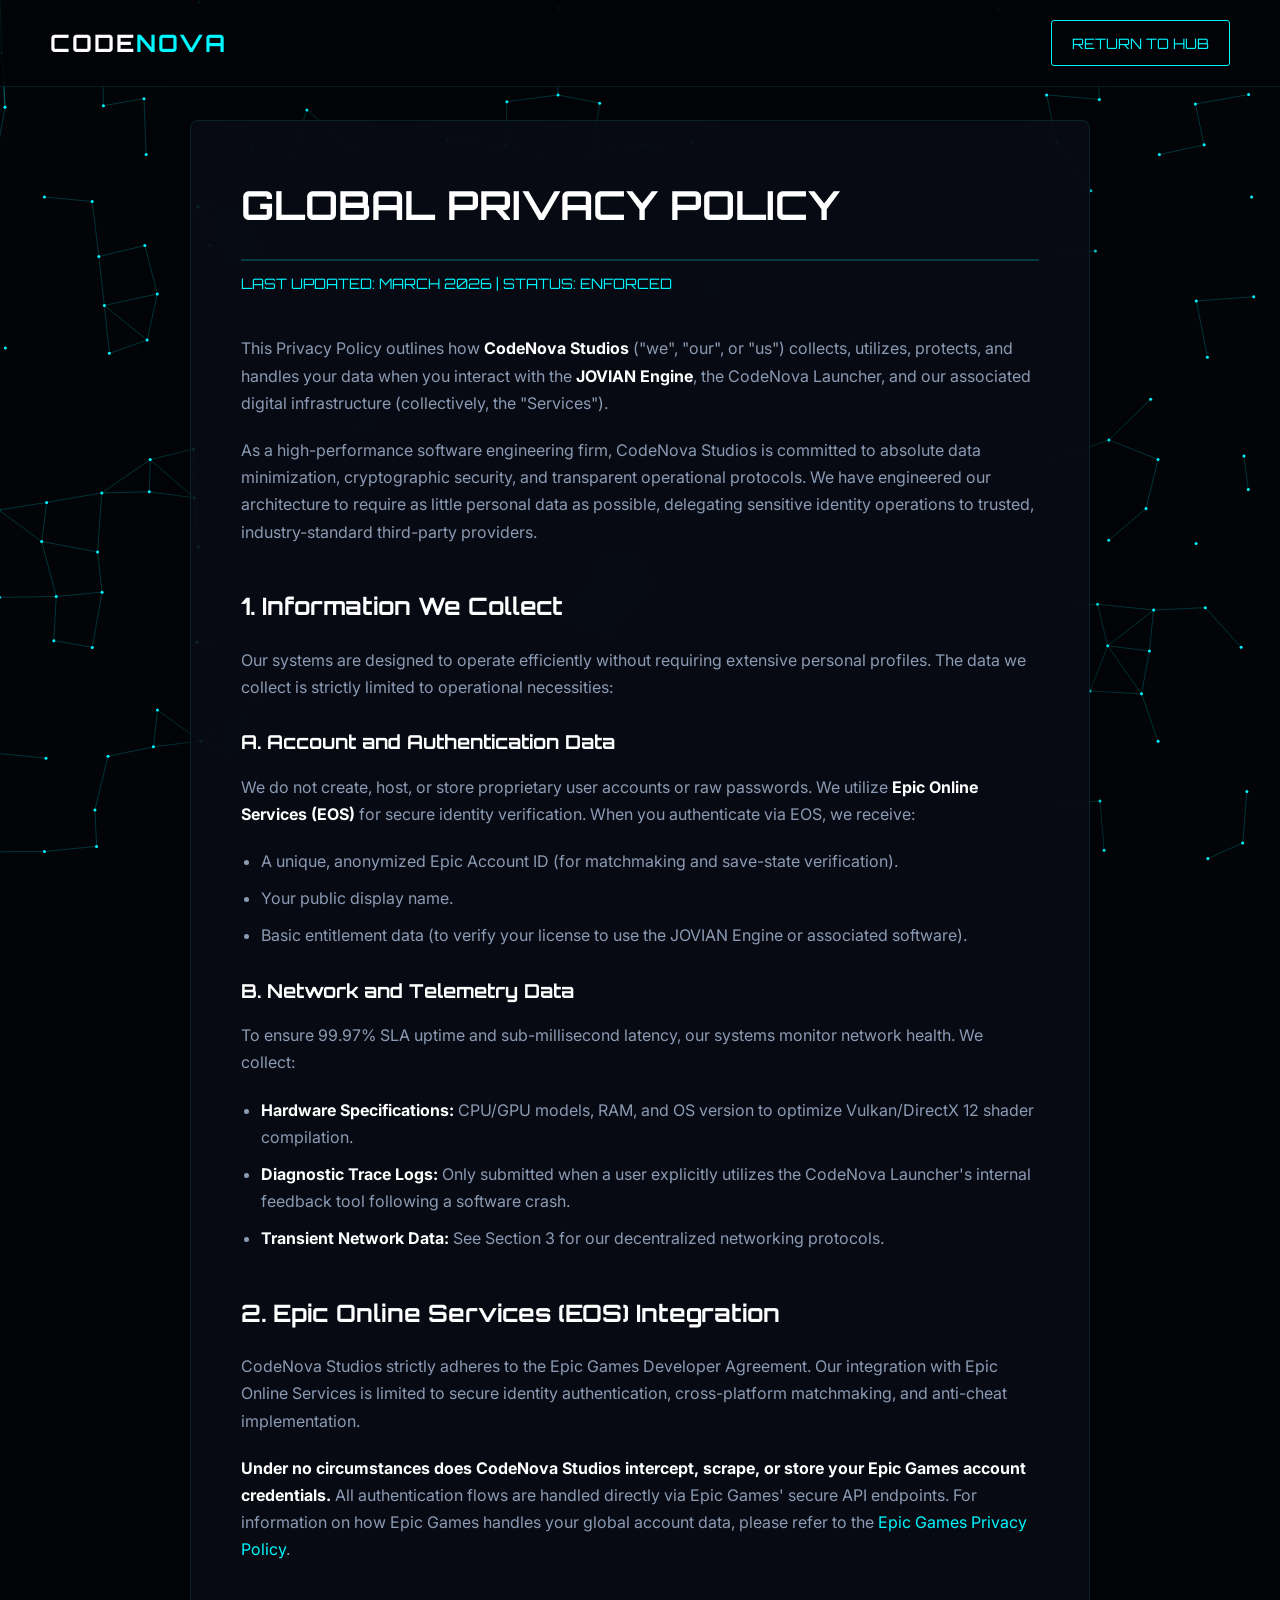
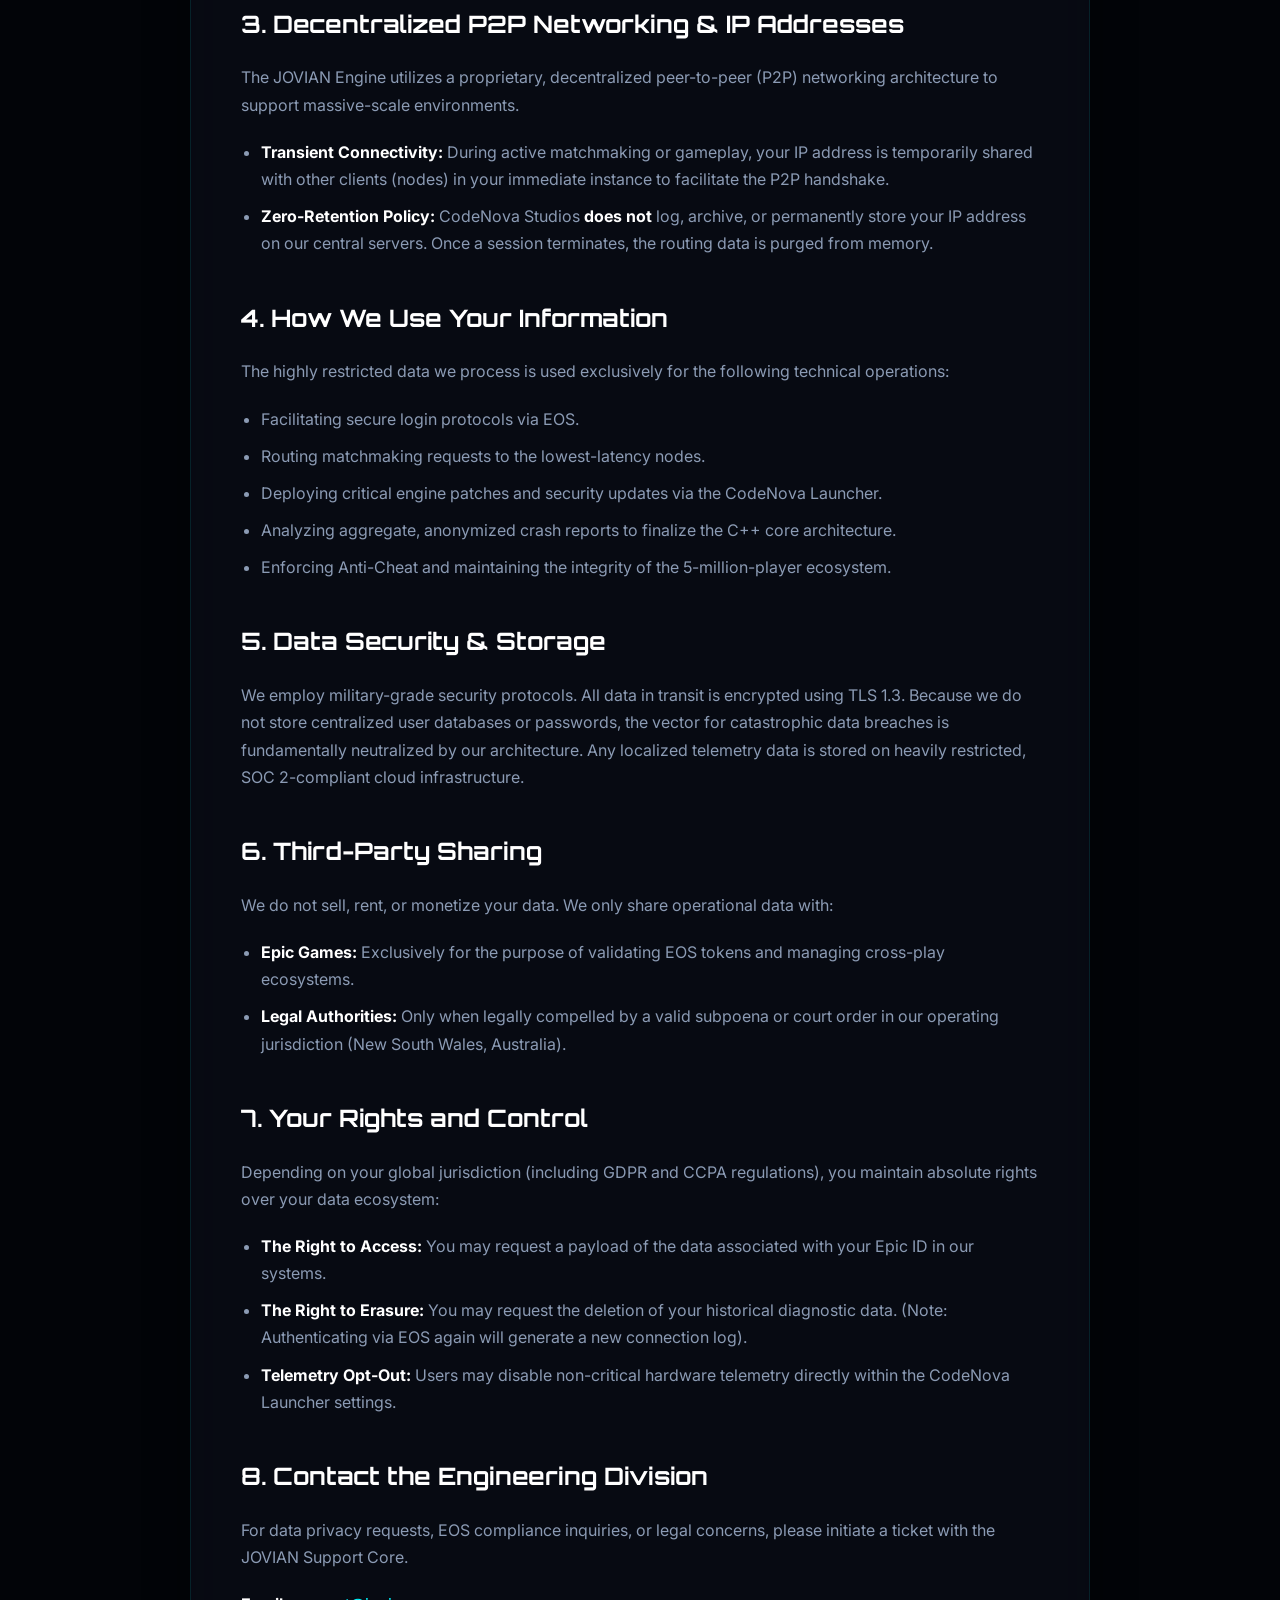
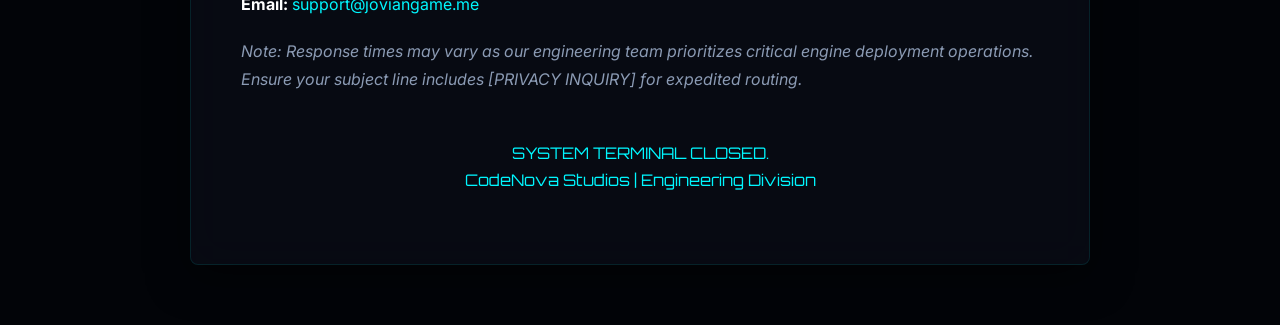
==== privacy.html @ 423de954 "Add privacy policy page" ====
<!DOCTYPE html>
<html lang="en">
<head>
    <meta charset="UTF-8">
    <meta name="viewport" content="width=device-width, initial-scale=1.0">
    <title>Privacy Policy - JOVIAN Engine & CodeNova Studios</title>
    <link href="https://fonts.googleapis.com/css2?family=Orbitron:wght@400;500;700;900&family=Inter:wght@300;400;600&display=swap" rel="stylesheet">
    <style>
        :root {
            --bg-deep: #020408;
            --cyan: #00f7ff;
            --cyan-dim: rgba(0, 247, 255, 0.2);
            --text-main: #8b9bb4;
            --text-light: #ffffff;
            --glass-bg: rgba(10, 14, 23, 0.7);
            --glass-border: rgba(0, 247, 255, 0.1);
        }

        * {
            margin: 0;
            padding: 0;
            box-sizing: border-box;
        }

        body {
            font-family: 'Inter', sans-serif;
            background-color: var(--bg-deep);
            color: var(--text-main);
            line-height: 1.7;
            overflow-x: hidden;
        }

        ::-webkit-scrollbar {
            width: 10px;
        }
        ::-webkit-scrollbar-track {
            background: var(--bg-deep);
        }
        ::-webkit-scrollbar-thumb {
            background: var(--cyan-dim);
            border: 1px solid var(--cyan);
            border-radius: 5px;
        }
        ::-webkit-scrollbar-thumb:hover {
            background: var(--cyan);
        }

        #jovian-grid {
            position: fixed;
            top: 0;
            left: 0;
            width: 100vw;
            height: 100vh;
            z-index: 0;
            pointer-events: none;
        }

        .nav-header {
            position: fixed;
            top: 0;
            width: 100%;
            padding: 20px 50px;
            background: rgba(2, 4, 8, 0.85);
            backdrop-filter: blur(15px);
            border-bottom: 1px solid var(--glass-border);
            z-index: 100;
            display: flex;
            justify-content: space-between;
            align-items: center;
        }

        .logo {
            font-family: 'Orbitron', sans-serif;
            font-size: 1.5rem;
            font-weight: 700;
            color: var(--text-light);
            text-decoration: none;
            letter-spacing: 2px;
        }

        .logo span {
            color: var(--cyan);
        }

        .btn-return {
            background: transparent;
            color: var(--cyan);
            border: 1px solid var(--cyan);
            padding: 10px 20px;
            font-family: 'Orbitron', sans-serif;
            font-size: 0.9rem;
            text-transform: uppercase;
            text-decoration: none;
            cursor: pointer;
            transition: all 0.3s ease;
            border-radius: 3px;
        }

        .btn-return:hover {
            background: var(--cyan-dim);
            box-shadow: 0 0 15px var(--cyan-dim);
        }

        .privacy-container {
            position: relative;
            z-index: 10;
            max-width: 900px;
            margin: 120px auto 60px;
            padding: 50px;
            background: var(--glass-bg);
            backdrop-filter: blur(20px);
            border: 1px solid var(--glass-border);
            border-radius: 8px;
            box-shadow: 0 10px 40px rgba(0, 0, 0, 0.5);
        }

        .page-title {
            font-family: 'Orbitron', sans-serif;
            font-size: 2.5rem;
            color: var(--text-light);
            margin-bottom: 10px;
            text-transform: uppercase;
            border-bottom: 2px solid var(--cyan-dim);
            padding-bottom: 20px;
        }

        .last-updated {
            font-size: 0.9rem;
            color: var(--cyan);
            margin-bottom: 40px;
            font-family: 'Orbitron', sans-serif;
        }

        h2 {
            font-family: 'Orbitron', sans-serif;
            color: var(--text-light);
            font-size: 1.5rem;
            margin: 40px 0 20px;
        }

        h3 {
            font-family: 'Orbitron', sans-serif;
            color: var(--text-light);
            font-size: 1.2rem;
            margin: 25px 0 15px;
        }

        p {
            margin-bottom: 20px;
        }

        ul {
            margin-bottom: 20px;
            padding-left: 20px;
        }

        li {
            margin-bottom: 10px;
        }

        strong {
            color: var(--text-light);
        }

        a {
            color: var(--cyan);
            text-decoration: none;
            transition: color 0.3s ease;
        }

        a:hover {
            text-shadow: 0 0 8px var(--cyan-dim);
        }

        @media (max-width: 768px) {
            .nav-header { padding: 20px; }
            .privacy-container {
                margin: 100px 20px 40px;
                padding: 30px;
            }
            .page-title { font-size: 1.8rem; }
        }
    </style>
</head>
<body>

    <canvas id="jovian-grid"></canvas>

    <nav class="nav-header">
        <a href="https://joviangame.me/J.O.V.I.A.N.Game/#" class="logo">CODE<span>NOVA</span></a>
        <a href="https://joviangame.me/J.O.V.I.A.N.Game/#" class="btn-return">Return to Hub</a>
    </nav>

    <main class="privacy-container">
        <h1 class="page-title">Global Privacy Policy</h1>
        <div class="last-updated">LAST UPDATED: MARCH 2026 | STATUS: ENFORCED</div>

        <p>This Privacy Policy outlines how <strong>CodeNova Studios</strong> ("we", "our", or "us") collects, utilizes, protects, and handles your data when you interact with the <strong>JOVIAN Engine</strong>, the CodeNova Launcher, and our associated digital infrastructure (collectively, the "Services").</p>
        
        <p>As a high-performance software engineering firm, CodeNova Studios is committed to absolute data minimization, cryptographic security, and transparent operational protocols. We have engineered our architecture to require as little personal data as possible, delegating sensitive identity operations to trusted, industry-standard third-party providers.</p>

        <h2>1. Information We Collect</h2>
        <p>Our systems are designed to operate efficiently without requiring extensive personal profiles. The data we collect is strictly limited to operational necessities:</p>
        
        <h3>A. Account and Authentication Data</h3>
        <p>We do not create, host, or store proprietary user accounts or raw passwords. We utilize <strong>Epic Online Services (EOS)</strong> for secure identity verification. When you authenticate via EOS, we receive:</p>
        <ul>
            <li>A unique, anonymized Epic Account ID (for matchmaking and save-state verification).</li>
            <li>Your public display name.</li>
            <li>Basic entitlement data (to verify your license to use the JOVIAN Engine or associated software).</li>
        </ul>

        <h3>B. Network and Telemetry Data</h3>
        <p>To ensure 99.97% SLA uptime and sub-millisecond latency, our systems monitor network health. We collect:</p>
        <ul>
            <li><strong>Hardware Specifications:</strong> CPU/GPU models, RAM, and OS version to optimize Vulkan/DirectX 12 shader compilation.</li>
            <li><strong>Diagnostic Trace Logs:</strong> Only submitted when a user explicitly utilizes the CodeNova Launcher's internal feedback tool following a software crash.</li>
            <li><strong>Transient Network Data:</strong> See Section 3 for our decentralized networking protocols.</li>
        </ul>

        <h2>2. Epic Online Services (EOS) Integration</h2>
        <p>CodeNova Studios strictly adheres to the Epic Games Developer Agreement. Our integration with Epic Online Services is limited to secure identity authentication, cross-platform matchmaking, and anti-cheat implementation.</p>
        <p><strong>Under no circumstances does CodeNova Studios intercept, scrape, or store your Epic Games account credentials.</strong> All authentication flows are handled directly via Epic Games' secure API endpoints. For information on how Epic Games handles your global account data, please refer to the <a href="https://www.epicgames.com/site/en-US/privacypolicy" target="_blank">Epic Games Privacy Policy</a>.</p>

        <h2>3. Decentralized P2P Networking & IP Addresses</h2>
        <p>The JOVIAN Engine utilizes a proprietary, decentralized peer-to-peer (P2P) networking architecture to support massive-scale environments.</p>
        <ul>
            <li><strong>Transient Connectivity:</strong> During active matchmaking or gameplay, your IP address is temporarily shared with other clients (nodes) in your immediate instance to facilitate the P2P handshake.</li>
            <li><strong>Zero-Retention Policy:</strong> CodeNova Studios <strong>does not</strong> log, archive, or permanently store your IP address on our central servers. Once a session terminates, the routing data is purged from memory.</li>
        </ul>

        <h2>4. How We Use Your Information</h2>
        <p>The highly restricted data we process is used exclusively for the following technical operations:</p>
        <ul>
            <li>Facilitating secure login protocols via EOS.</li>
            <li>Routing matchmaking requests to the lowest-latency nodes.</li>
            <li>Deploying critical engine patches and security updates via the CodeNova Launcher.</li>
            <li>Analyzing aggregate, anonymized crash reports to finalize the C++ core architecture.</li>
            <li>Enforcing Anti-Cheat and maintaining the integrity of the 5-million-player ecosystem.</li>
        </ul>

        <h2>5. Data Security & Storage</h2>
        <p>We employ military-grade security protocols. All data in transit is encrypted using TLS 1.3. Because we do not store centralized user databases or passwords, the vector for catastrophic data breaches is fundamentally neutralized by our architecture. Any localized telemetry data is stored on heavily restricted, SOC 2-compliant cloud infrastructure.</p>

        <h2>6. Third-Party Sharing</h2>
        <p>We do not sell, rent, or monetize your data. We only share operational data with:</p>
        <ul>
            <li><strong>Epic Games:</strong> Exclusively for the purpose of validating EOS tokens and managing cross-play ecosystems.</li>
            <li><strong>Legal Authorities:</strong> Only when legally compelled by a valid subpoena or court order in our operating jurisdiction (New South Wales, Australia).</li>
        </ul>

        <h2>7. Your Rights and Control</h2>
        <p>Depending on your global jurisdiction (including GDPR and CCPA regulations), you maintain absolute rights over your data ecosystem:</p>
        <ul>
            <li><strong>The Right to Access:</strong> You may request a payload of the data associated with your Epic ID in our systems.</li>
            <li><strong>The Right to Erasure:</strong> You may request the deletion of your historical diagnostic data. (Note: Authenticating via EOS again will generate a new connection log).</li>
            <li><strong>Telemetry Opt-Out:</strong> Users may disable non-critical hardware telemetry directly within the CodeNova Launcher settings.</li>
        </ul>

        <h2>8. Contact the Engineering Division</h2>
        <p>For data privacy requests, EOS compliance inquiries, or legal concerns, please initiate a ticket with the JOVIAN Support Core.</p>
        <p><strong>Email:</strong> <a href="mailto:support@joviangame.me">support@joviangame.me</a></p>
        <p><em>Note: Response times may vary as our engineering team prioritizes critical engine deployment operations. Ensure your subject line includes [PRIVACY INQUIRY] for expedited routing.</em></p>

        <br>
        <p style="text-align: center; color: var(--cyan); font-family: 'Orbitron', sans-serif;">SYSTEM TERMINAL CLOSED.<br>CodeNova Studios | Engineering Division</p>

    </main>

    <script>
        const canvas = document.getElementById('jovian-grid');
        const ctx = canvas.getContext('2d');

        let width, height;
        let points = [];

        function resize() {
            width = canvas.width = window.innerWidth;
            height = canvas.height = window.innerHeight;
            initPoints();
        }

        function initPoints() {
            points = [];
            const spacing = 50;
            for(let x = 0; x < width; x += spacing) {
                for(let y = 0; y < height; y += spacing) {
                    if(Math.random() > 0.5) {
                        points.push({
                            x: x + (Math.random() * 20 - 10),
                            y: y + (Math.random() * 20 - 10),
                            vx: (Math.random() - 0.5) * 0.5,
                            vy: (Math.random() - 0.5) * 0.5
                        });
                    }
                }
            }
        }

        let mouseX = 0;
        let mouseY = 0;

        document.addEventListener('mousemove', (e) => {
            mouseX = e.clientX;
            mouseY = e.clientY;
        });

        function draw() {
            ctx.clearRect(0, 0, width, height);
            
            ctx.fillStyle = '#00f7ff';
            ctx.strokeStyle = 'rgba(0, 247, 255, 0.15)';
            ctx.lineWidth = 1;

            points.forEach(p => {
                p.x += p.vx;
                p.y += p.vy;

                if(p.x < 0 || p.x > width) p.vx *= -1;
                if(p.y < 0 || p.y > height) p.vy *= -1;

                ctx.beginPath();
                ctx.arc(p.x, p.y, 1.5, 0, Math.PI * 2);
                ctx.fill();

                const dx = mouseX - p.x;
                const dy = mouseY - p.y;
                const dist = Math.sqrt(dx*dx + dy*dy);

                if(dist < 150) {
                    ctx.beginPath();
                    ctx.moveTo(p.x, p.y);
                    ctx.lineTo(mouseX, mouseY);
                    ctx.strokeStyle = `rgba(0, 247, 255, ${1 - dist/150})`;
                    ctx.stroke();
                }

                points.forEach(p2 => {
                    const d = Math.sqrt(Math.pow(p.x - p2.x, 2) + Math.pow(p.y - p2.y, 2));
                    if(d < 60) {
                        ctx.beginPath();
                        ctx.moveTo(p.x, p.y);
                        ctx.lineTo(p2.x, p2.y);
                        ctx.strokeStyle = 'rgba(0, 247, 255, 0.1)';
                        ctx.stroke();
                    }
                });
            });

            requestAnimationFrame(draw);
        }

        window.addEventListener('resize', resize);
        resize();
        draw();
    </script>
</body>
</html>
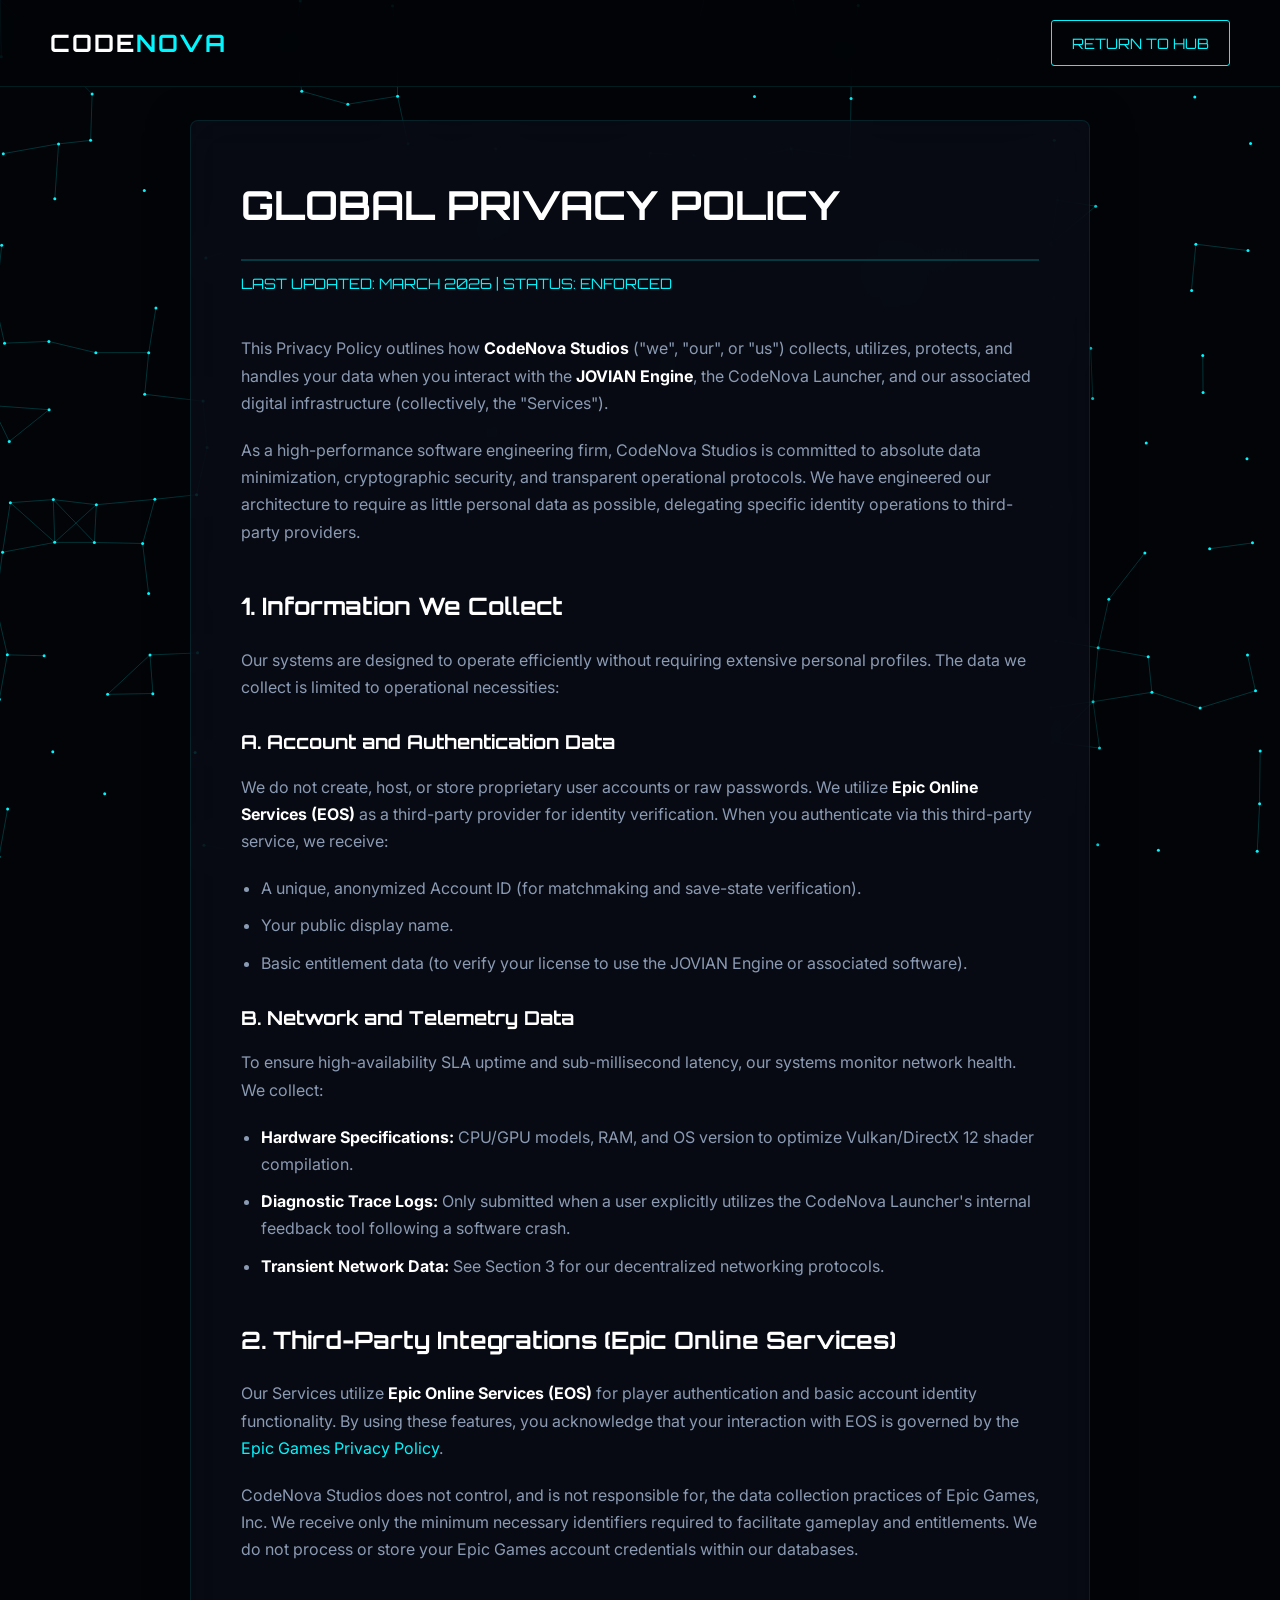
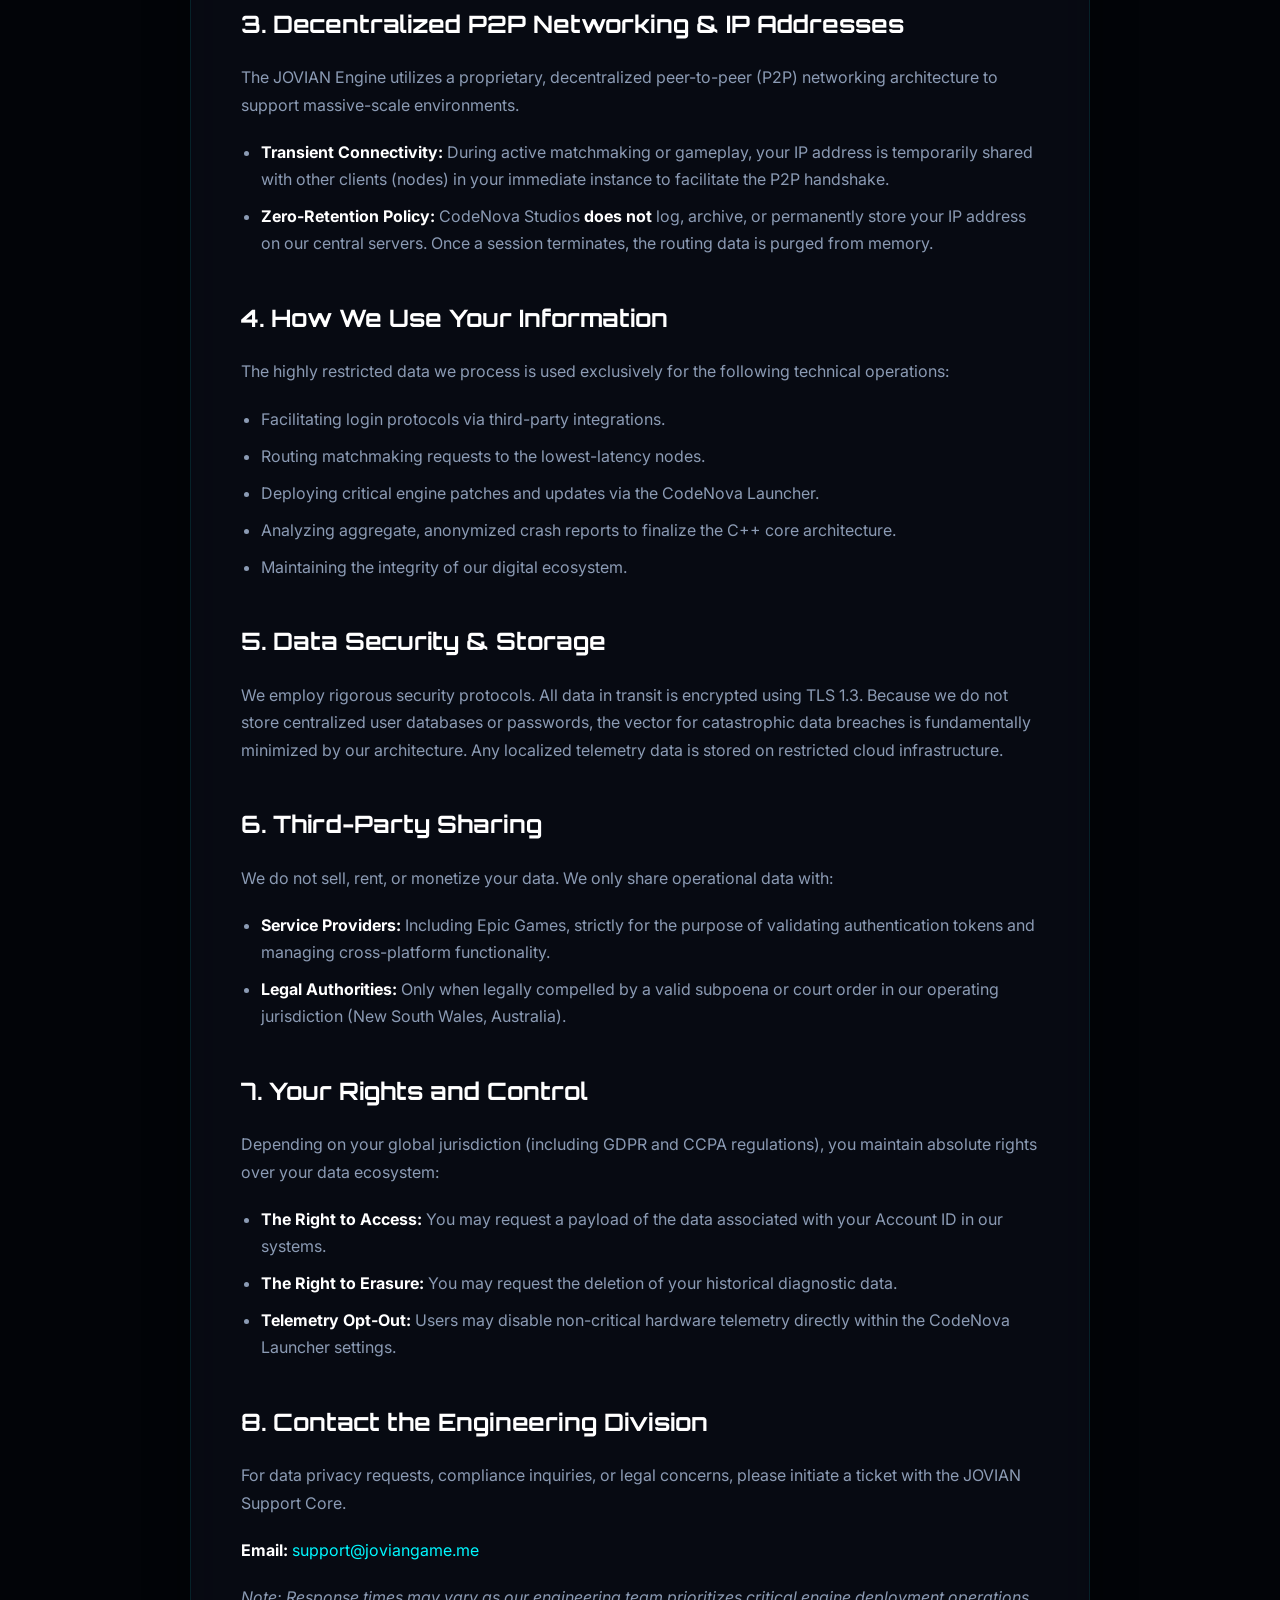
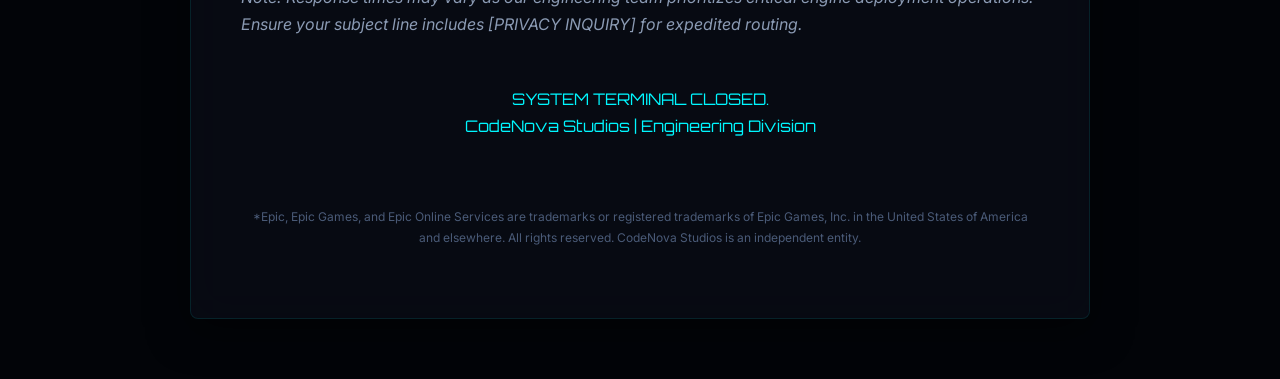
==== commit d1c9408e: "Revise privacy policy text for improved clarity Updated privacy policy language for clarity and prec" ====
--- a/privacy.html
+++ b/privacy.html
@@ -191,36 +191,36 @@
         <a href="https://joviangame.me/J.O.V.I.A.N.Game/#" class="btn-return">Return to Hub</a>
     </nav>
 
-    <main class="privacy-container">
+<main class="privacy-container">
         <h1 class="page-title">Global Privacy Policy</h1>
         <div class="last-updated">LAST UPDATED: MARCH 2026 | STATUS: ENFORCED</div>
 
         <p>This Privacy Policy outlines how <strong>CodeNova Studios</strong> ("we", "our", or "us") collects, utilizes, protects, and handles your data when you interact with the <strong>JOVIAN Engine</strong>, the CodeNova Launcher, and our associated digital infrastructure (collectively, the "Services").</p>
         
-        <p>As a high-performance software engineering firm, CodeNova Studios is committed to absolute data minimization, cryptographic security, and transparent operational protocols. We have engineered our architecture to require as little personal data as possible, delegating sensitive identity operations to trusted, industry-standard third-party providers.</p>
+        <p>As a high-performance software engineering firm, CodeNova Studios is committed to absolute data minimization, cryptographic security, and transparent operational protocols. We have engineered our architecture to require as little personal data as possible, delegating specific identity operations to third-party providers.</p>
 
         <h2>1. Information We Collect</h2>
-        <p>Our systems are designed to operate efficiently without requiring extensive personal profiles. The data we collect is strictly limited to operational necessities:</p>
+        <p>Our systems are designed to operate efficiently without requiring extensive personal profiles. The data we collect is limited to operational necessities:</p>
         
         <h3>A. Account and Authentication Data</h3>
-        <p>We do not create, host, or store proprietary user accounts or raw passwords. We utilize <strong>Epic Online Services (EOS)</strong> for secure identity verification. When you authenticate via EOS, we receive:</p>
-        <ul>
-            <li>A unique, anonymized Epic Account ID (for matchmaking and save-state verification).</li>
+        <p>We do not create, host, or store proprietary user accounts or raw passwords. We utilize <strong>Epic Online Services (EOS)</strong> as a third-party provider for identity verification. When you authenticate via this third-party service, we receive:</p>
+        <ul>
+            <li>A unique, anonymized Account ID (for matchmaking and save-state verification).</li>
             <li>Your public display name.</li>
             <li>Basic entitlement data (to verify your license to use the JOVIAN Engine or associated software).</li>
         </ul>
 
         <h3>B. Network and Telemetry Data</h3>
-        <p>To ensure 99.97% SLA uptime and sub-millisecond latency, our systems monitor network health. We collect:</p>
+        <p>To ensure high-availability SLA uptime and sub-millisecond latency, our systems monitor network health. We collect:</p>
         <ul>
             <li><strong>Hardware Specifications:</strong> CPU/GPU models, RAM, and OS version to optimize Vulkan/DirectX 12 shader compilation.</li>
             <li><strong>Diagnostic Trace Logs:</strong> Only submitted when a user explicitly utilizes the CodeNova Launcher's internal feedback tool following a software crash.</li>
             <li><strong>Transient Network Data:</strong> See Section 3 for our decentralized networking protocols.</li>
         </ul>
 
-        <h2>2. Epic Online Services (EOS) Integration</h2>
-        <p>CodeNova Studios strictly adheres to the Epic Games Developer Agreement. Our integration with Epic Online Services is limited to secure identity authentication, cross-platform matchmaking, and anti-cheat implementation.</p>
-        <p><strong>Under no circumstances does CodeNova Studios intercept, scrape, or store your Epic Games account credentials.</strong> All authentication flows are handled directly via Epic Games' secure API endpoints. For information on how Epic Games handles your global account data, please refer to the <a href="https://www.epicgames.com/site/en-US/privacypolicy" target="_blank">Epic Games Privacy Policy</a>.</p>
+        <h2>2. Third-Party Integrations (Epic Online Services)</h2>
+        <p>Our Services utilize <strong>Epic Online Services (EOS)</strong> for player authentication and basic account identity functionality. By using these features, you acknowledge that your interaction with EOS is governed by the <a href="https://www.epicgames.com/site/en-US/privacypolicy" target="_blank">Epic Games Privacy Policy</a>.</p>
+        <p>CodeNova Studios does not control, and is not responsible for, the data collection practices of Epic Games, Inc. We receive only the minimum necessary identifiers required to facilitate gameplay and entitlements. We do not process or store your Epic Games account credentials within our databases.</p>
 
         <h2>3. Decentralized P2P Networking & IP Addresses</h2>
         <p>The JOVIAN Engine utilizes a proprietary, decentralized peer-to-peer (P2P) networking architecture to support massive-scale environments.</p>
@@ -232,38 +232,43 @@
         <h2>4. How We Use Your Information</h2>
         <p>The highly restricted data we process is used exclusively for the following technical operations:</p>
         <ul>
-            <li>Facilitating secure login protocols via EOS.</li>
+            <li>Facilitating login protocols via third-party integrations.</li>
             <li>Routing matchmaking requests to the lowest-latency nodes.</li>
-            <li>Deploying critical engine patches and security updates via the CodeNova Launcher.</li>
+            <li>Deploying critical engine patches and updates via the CodeNova Launcher.</li>
             <li>Analyzing aggregate, anonymized crash reports to finalize the C++ core architecture.</li>
-            <li>Enforcing Anti-Cheat and maintaining the integrity of the 5-million-player ecosystem.</li>
+            <li>Maintaining the integrity of our digital ecosystem.</li>
         </ul>
 
         <h2>5. Data Security & Storage</h2>
-        <p>We employ military-grade security protocols. All data in transit is encrypted using TLS 1.3. Because we do not store centralized user databases or passwords, the vector for catastrophic data breaches is fundamentally neutralized by our architecture. Any localized telemetry data is stored on heavily restricted, SOC 2-compliant cloud infrastructure.</p>
+        <p>We employ rigorous security protocols. All data in transit is encrypted using TLS 1.3. Because we do not store centralized user databases or passwords, the vector for catastrophic data breaches is fundamentally minimized by our architecture. Any localized telemetry data is stored on restricted cloud infrastructure.</p>
 
         <h2>6. Third-Party Sharing</h2>
         <p>We do not sell, rent, or monetize your data. We only share operational data with:</p>
         <ul>
-            <li><strong>Epic Games:</strong> Exclusively for the purpose of validating EOS tokens and managing cross-play ecosystems.</li>
+            <li><strong>Service Providers:</strong> Including Epic Games, strictly for the purpose of validating authentication tokens and managing cross-platform functionality.</li>
             <li><strong>Legal Authorities:</strong> Only when legally compelled by a valid subpoena or court order in our operating jurisdiction (New South Wales, Australia).</li>
         </ul>
 
         <h2>7. Your Rights and Control</h2>
         <p>Depending on your global jurisdiction (including GDPR and CCPA regulations), you maintain absolute rights over your data ecosystem:</p>
         <ul>
-            <li><strong>The Right to Access:</strong> You may request a payload of the data associated with your Epic ID in our systems.</li>
-            <li><strong>The Right to Erasure:</strong> You may request the deletion of your historical diagnostic data. (Note: Authenticating via EOS again will generate a new connection log).</li>
+            <li><strong>The Right to Access:</strong> You may request a payload of the data associated with your Account ID in our systems.</li>
+            <li><strong>The Right to Erasure:</strong> You may request the deletion of your historical diagnostic data.</li>
             <li><strong>Telemetry Opt-Out:</strong> Users may disable non-critical hardware telemetry directly within the CodeNova Launcher settings.</li>
         </ul>
 
         <h2>8. Contact the Engineering Division</h2>
-        <p>For data privacy requests, EOS compliance inquiries, or legal concerns, please initiate a ticket with the JOVIAN Support Core.</p>
+        <p>For data privacy requests, compliance inquiries, or legal concerns, please initiate a ticket with the JOVIAN Support Core.</p>
         <p><strong>Email:</strong> <a href="mailto:support@joviangame.me">support@joviangame.me</a></p>
         <p><em>Note: Response times may vary as our engineering team prioritizes critical engine deployment operations. Ensure your subject line includes [PRIVACY INQUIRY] for expedited routing.</em></p>
 
         <br>
         <p style="text-align: center; color: var(--cyan); font-family: 'Orbitron', sans-serif;">SYSTEM TERMINAL CLOSED.<br>CodeNova Studios | Engineering Division</p>
+        
+        <br>
+        <p style="text-align: center; font-size: 0.75rem; color: #4a5b78; font-family: 'Inter', sans-serif; margin-top: 20px;">
+            *Epic, Epic Games, and Epic Online Services are trademarks or registered trademarks of Epic Games, Inc. in the United States of America and elsewhere. All rights reserved. CodeNova Studios is an independent entity.
+        </p>
 
     </main>
 
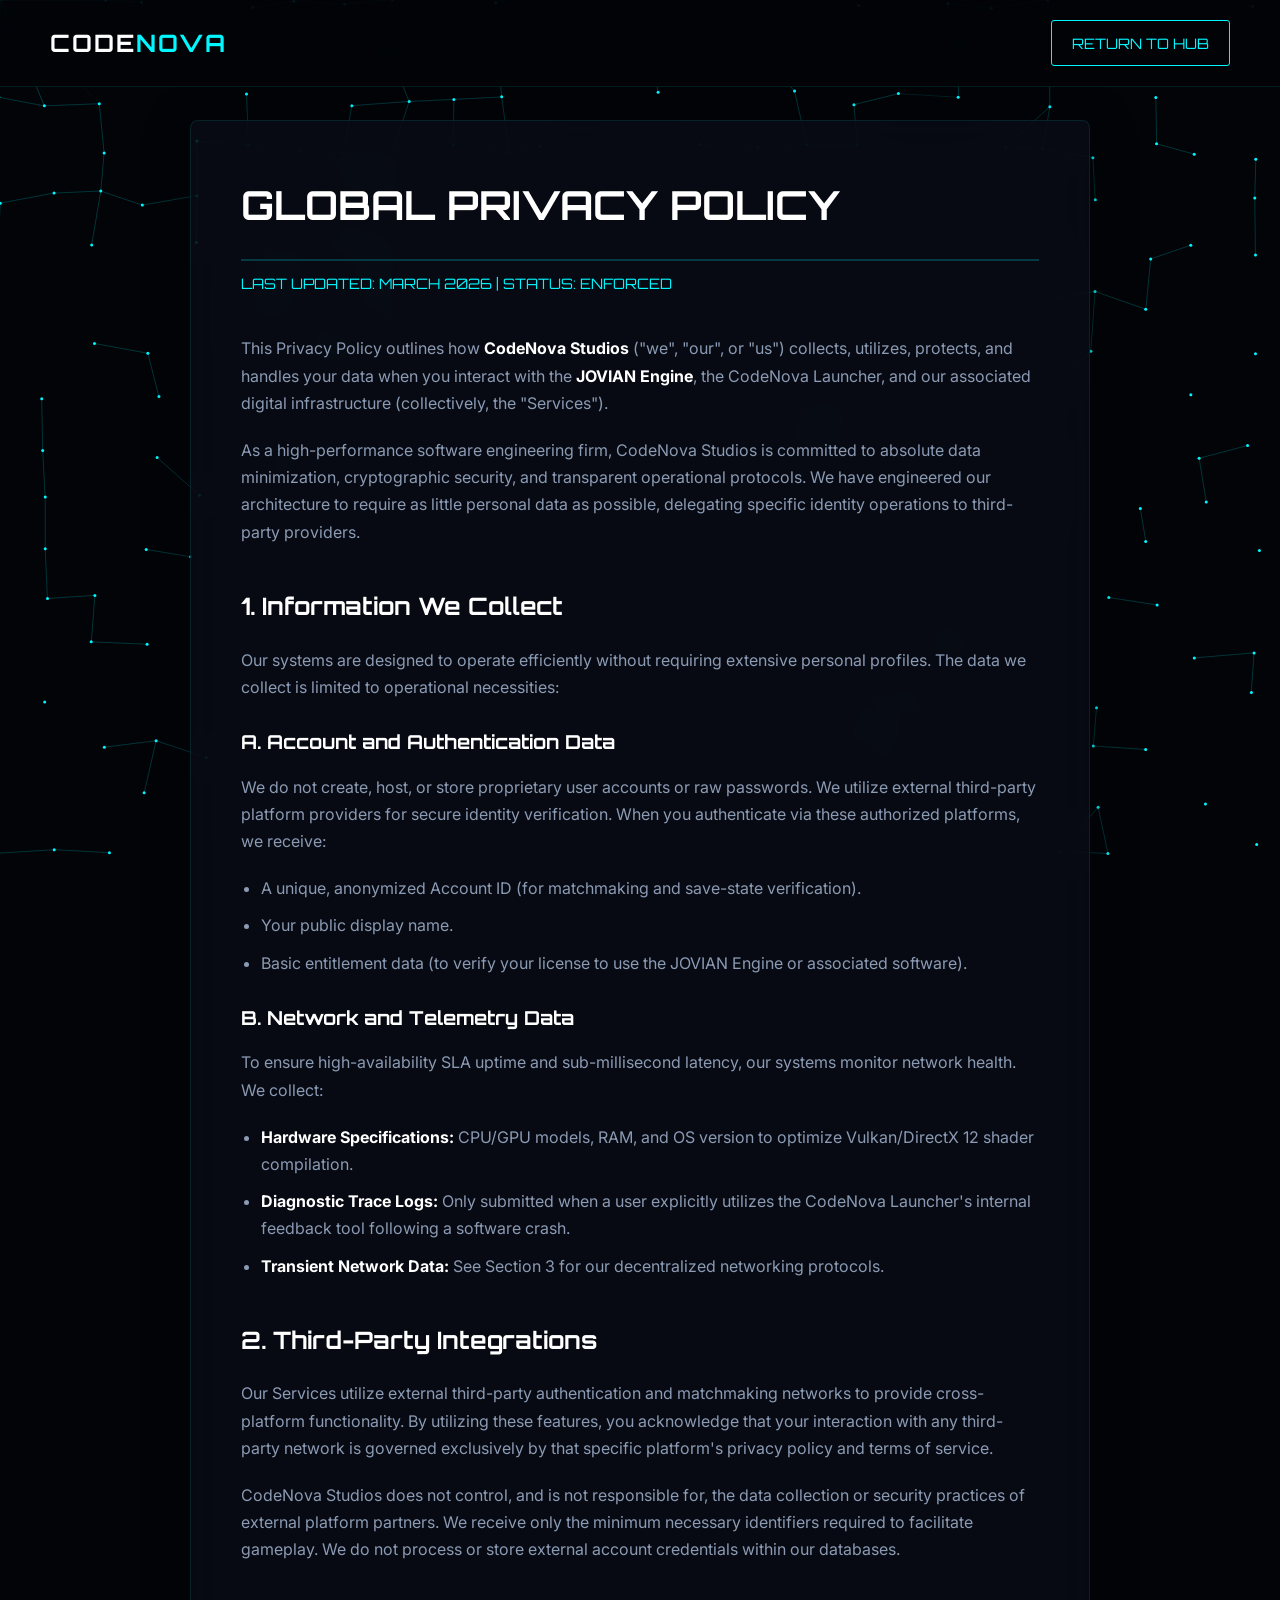
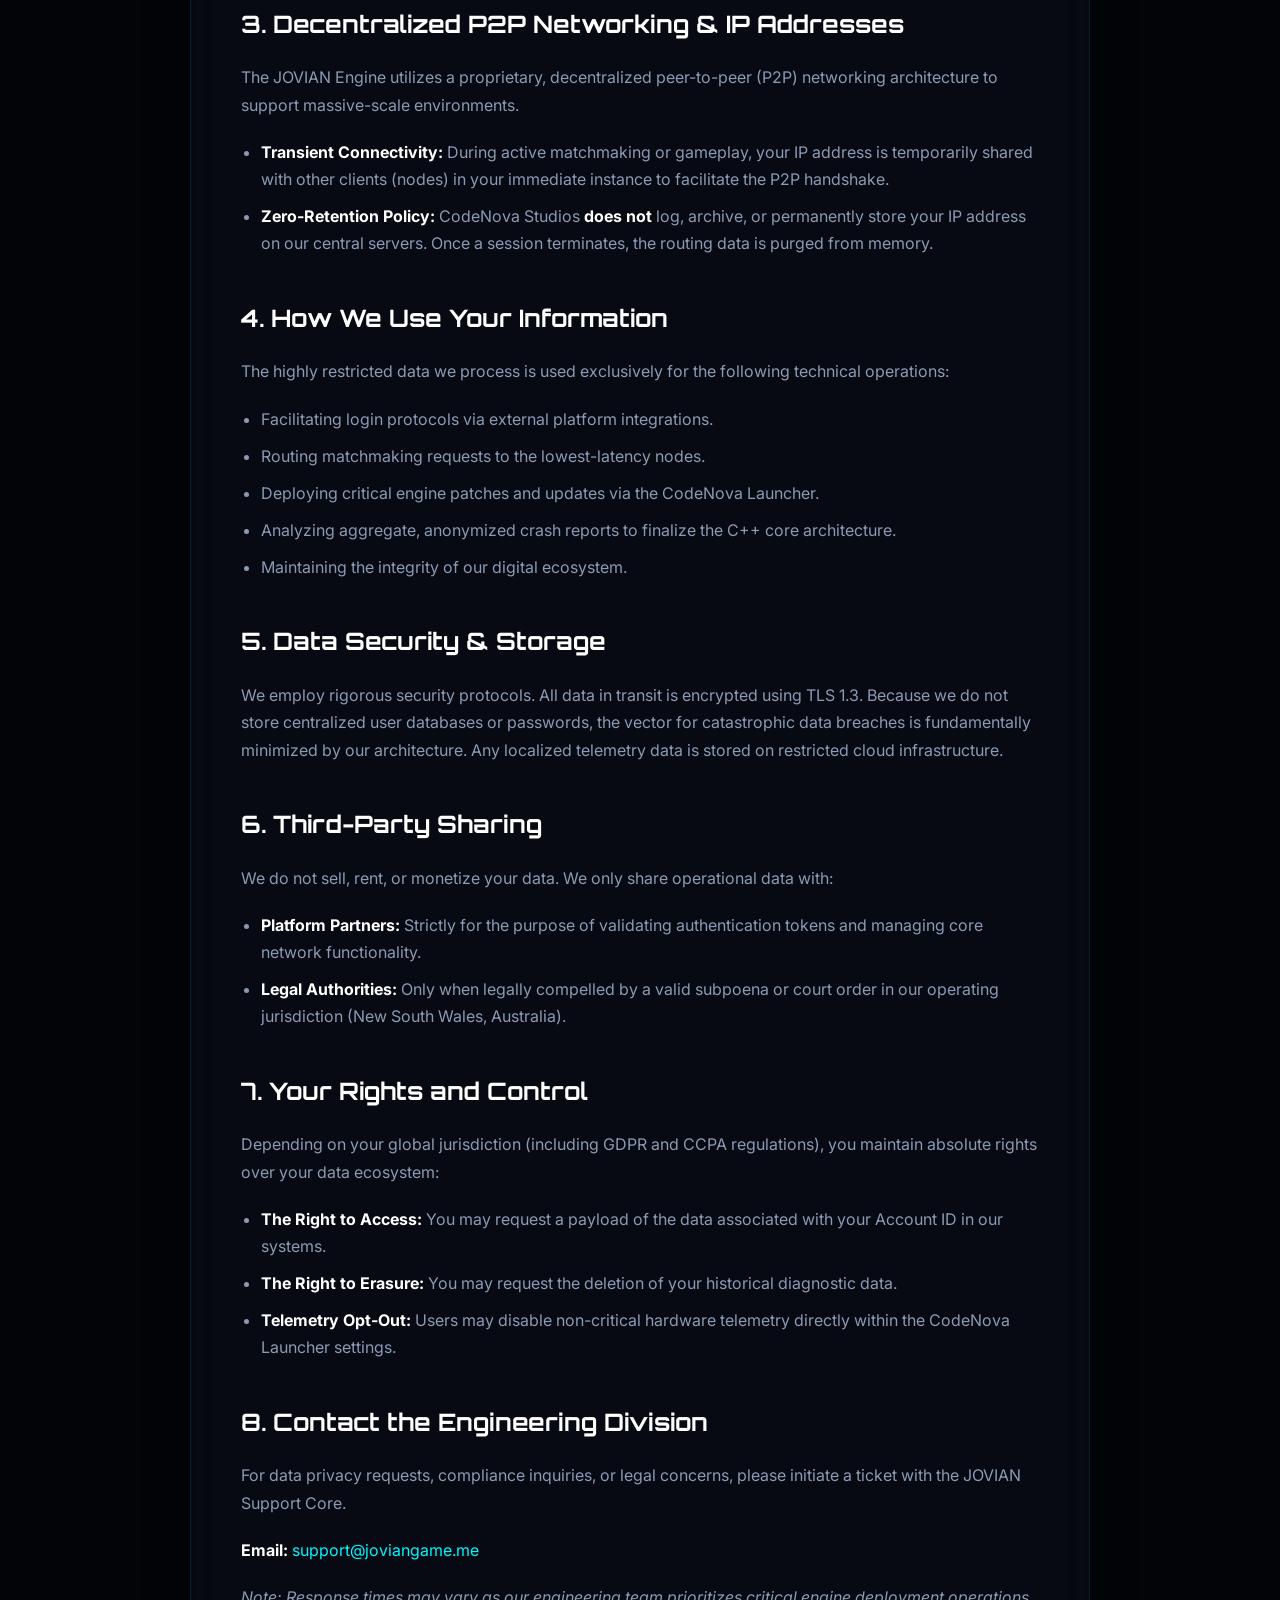
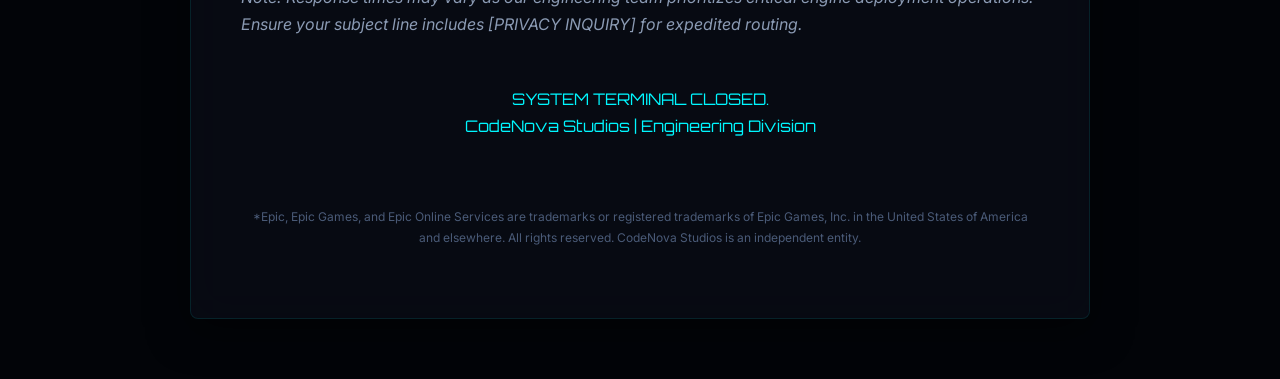
==== commit 5929ba36: "Revise third-party integration and authentication language Updated terminology for third-party integ" ====
--- a/privacy.html
+++ b/privacy.html
@@ -203,7 +203,7 @@
         <p>Our systems are designed to operate efficiently without requiring extensive personal profiles. The data we collect is limited to operational necessities:</p>
         
         <h3>A. Account and Authentication Data</h3>
-        <p>We do not create, host, or store proprietary user accounts or raw passwords. We utilize <strong>Epic Online Services (EOS)</strong> as a third-party provider for identity verification. When you authenticate via this third-party service, we receive:</p>
+        <p>We do not create, host, or store proprietary user accounts or raw passwords. We utilize external third-party platform providers for secure identity verification. When you authenticate via these authorized platforms, we receive:</p>
         <ul>
             <li>A unique, anonymized Account ID (for matchmaking and save-state verification).</li>
             <li>Your public display name.</li>
@@ -218,9 +218,9 @@
             <li><strong>Transient Network Data:</strong> See Section 3 for our decentralized networking protocols.</li>
         </ul>
 
-        <h2>2. Third-Party Integrations (Epic Online Services)</h2>
-        <p>Our Services utilize <strong>Epic Online Services (EOS)</strong> for player authentication and basic account identity functionality. By using these features, you acknowledge that your interaction with EOS is governed by the <a href="https://www.epicgames.com/site/en-US/privacypolicy" target="_blank">Epic Games Privacy Policy</a>.</p>
-        <p>CodeNova Studios does not control, and is not responsible for, the data collection practices of Epic Games, Inc. We receive only the minimum necessary identifiers required to facilitate gameplay and entitlements. We do not process or store your Epic Games account credentials within our databases.</p>
+        <h2>2. Third-Party Integrations</h2>
+        <p>Our Services utilize external third-party authentication and matchmaking networks to provide cross-platform functionality. By utilizing these features, you acknowledge that your interaction with any third-party network is governed exclusively by that specific platform's privacy policy and terms of service.</p>
+        <p>CodeNova Studios does not control, and is not responsible for, the data collection or security practices of external platform partners. We receive only the minimum necessary identifiers required to facilitate gameplay. We do not process or store external account credentials within our databases.</p>
 
         <h2>3. Decentralized P2P Networking & IP Addresses</h2>
         <p>The JOVIAN Engine utilizes a proprietary, decentralized peer-to-peer (P2P) networking architecture to support massive-scale environments.</p>
@@ -232,7 +232,7 @@
         <h2>4. How We Use Your Information</h2>
         <p>The highly restricted data we process is used exclusively for the following technical operations:</p>
         <ul>
-            <li>Facilitating login protocols via third-party integrations.</li>
+            <li>Facilitating login protocols via external platform integrations.</li>
             <li>Routing matchmaking requests to the lowest-latency nodes.</li>
             <li>Deploying critical engine patches and updates via the CodeNova Launcher.</li>
             <li>Analyzing aggregate, anonymized crash reports to finalize the C++ core architecture.</li>
@@ -245,7 +245,7 @@
         <h2>6. Third-Party Sharing</h2>
         <p>We do not sell, rent, or monetize your data. We only share operational data with:</p>
         <ul>
-            <li><strong>Service Providers:</strong> Including Epic Games, strictly for the purpose of validating authentication tokens and managing cross-platform functionality.</li>
+            <li><strong>Platform Partners:</strong> Strictly for the purpose of validating authentication tokens and managing core network functionality.</li>
             <li><strong>Legal Authorities:</strong> Only when legally compelled by a valid subpoena or court order in our operating jurisdiction (New South Wales, Australia).</li>
         </ul>
 
